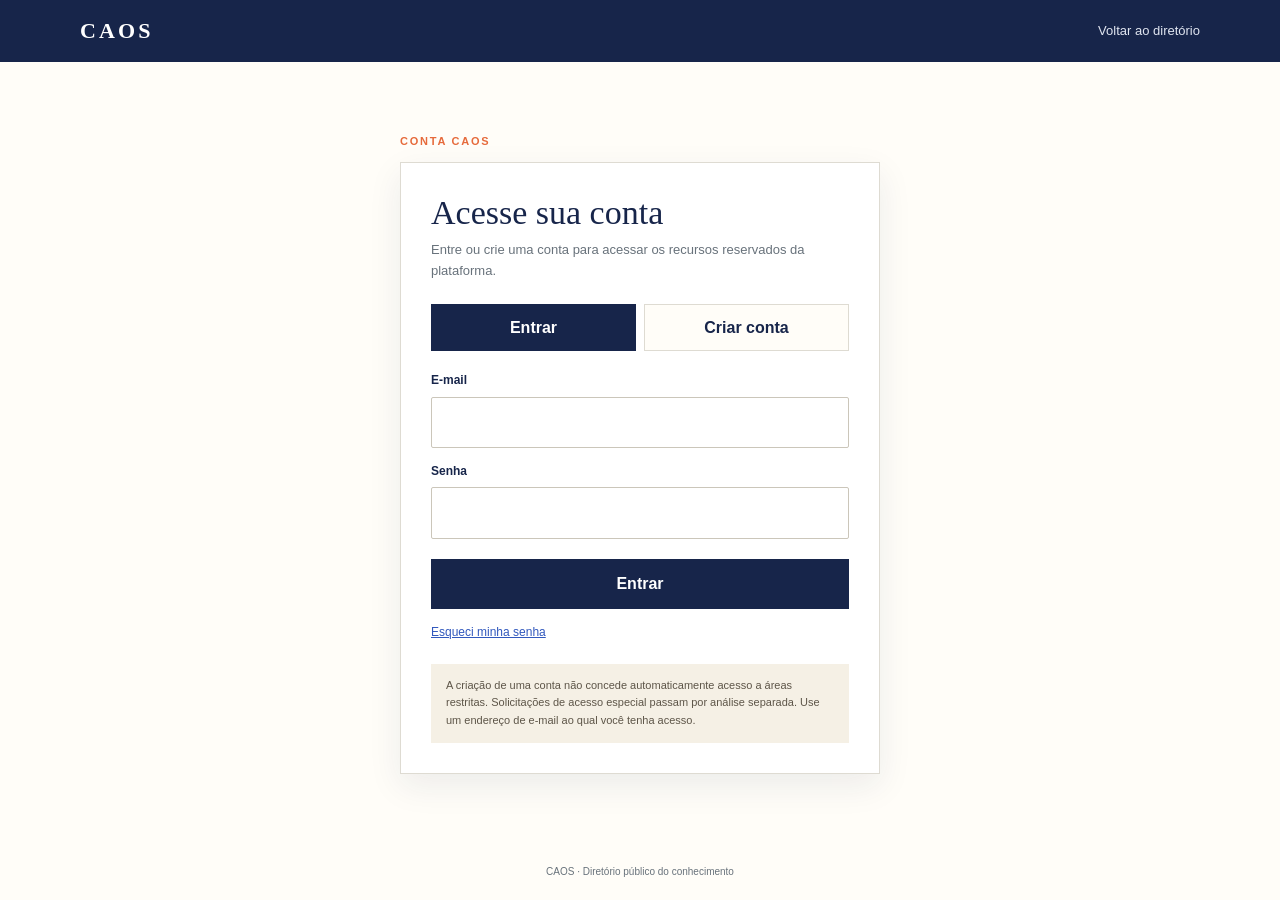
==== acesso.html @ c9e6d46e "Add Supabase sign-in and registration page" ====
<!doctype html>
<html lang="pt-BR">
<head>
<meta charset="utf-8">
<meta name="viewport" content="width=device-width,initial-scale=1">
<meta name="theme-color" content="#17254a">
<meta name="description" content="Acesse sua conta CAOS.">
<title>CAOS | Acesso</title>
<style>
:root{--navy:#17254a;--blue:#3158bd;--paper:#fffdf8;--cream:#f5f0e5;--ink:#202a35;--muted:#68727b;--line:#dedbd2;--orange:#e66a3b;--yellow:#f0c54b;--green:#327653}
*{box-sizing:border-box}body{margin:0;min-height:100vh;background:var(--paper);color:var(--ink);font:16px/1.6 "Avenir Next",Avenir,"Segoe UI",sans-serif;display:flex;flex-direction:column}
a{color:inherit}button,input{font:inherit}.top{background:var(--navy);color:white;padding:18px 24px}.top-inner{max-width:1120px;margin:auto;display:flex;justify-content:space-between;align-items:center;gap:16px}.brand{text-decoration:none;font:700 22px Georgia,serif;letter-spacing:.14em}.back{font-size:13px;color:#e0e5f0;text-decoration:none}.back:hover{color:var(--yellow)}
main{width:min(100% - 32px,480px);margin:auto;padding:48px 0}.eyebrow{font-size:11px;letter-spacing:.16em;text-transform:uppercase;color:var(--orange);font-weight:800}.panel{margin-top:12px;padding:30px;background:white;border:1px solid var(--line);box-shadow:0 12px 32px rgba(23,37,74,.08)}h1{margin:0 0 8px;color:var(--navy);font:400 34px/1.15 Georgia,serif}.intro{margin:0 0 22px;color:var(--muted);font-size:13px}.tabs{display:grid;grid-template-columns:1fr 1fr;gap:8px;margin:0 0 20px}.tabs button{padding:10px;border:1px solid var(--line);background:var(--paper);color:var(--navy);font-weight:700;cursor:pointer}.tabs button[aria-selected=true]{background:var(--navy);border-color:var(--navy);color:white}label{display:block;margin:14px 0 6px;color:var(--navy);font-size:12px;font-weight:800}input{display:block;width:100%;padding:12px;border:1px solid #cbc6ba;background:#fff;color:var(--ink);border-radius:2px}input:focus{outline:2px solid rgba(49,88,189,.2);border-color:var(--blue)}.primary{width:100%;margin-top:20px;padding:12px 16px;border:0;background:var(--navy);color:white;font-weight:800;cursor:pointer}.primary:hover{background:var(--blue)}.primary:disabled{opacity:.6;cursor:wait}.subtle{display:block;margin-top:14px;border:0;background:none;color:var(--blue);text-decoration:underline;cursor:pointer;font-size:12px;padding:0}.status{display:none;margin:16px 0 0;padding:11px 13px;background:#eef1fa;border-left:4px solid var(--blue);font-size:13px;overflow-wrap:anywhere}.status[data-kind=error]{background:#fff0ed;border-color:#c45145;color:#782e29}.status[data-kind=success]{background:#edf6ef;border-color:var(--green);color:#245c35}.account{display:none}.account h2{font:400 24px Georgia,serif;color:var(--navy);margin:0 0 8px}.account p{font-size:13px;color:var(--muted);overflow-wrap:anywhere}.note{margin-top:22px;padding:13px 15px;background:var(--cream);color:#5d5548;font-size:11px;line-height:1.6}footer{text-align:center;padding:20px;color:var(--muted);font-size:10px}
@media(max-width:520px){.panel{padding:22px 18px}main{padding:30px 0}.top{padding:15px 16px}.brand{font-size:19px}}
</style>
</head>
<body>
<header class="top"><div class="top-inner"><a class="brand" href="./index.html">CAOS</a><a class="back" href="./index.html">Voltar ao diretório</a></div></header>
<main>
<div class="eyebrow">Conta CAOS</div>
<section class="panel" aria-labelledby="pageTitle">
<div id="authView">
<h1 id="pageTitle">Acesse sua conta</h1>
<p class="intro">Entre ou crie uma conta para acessar os recursos reservados da plataforma.</p>
<div class="tabs" role="tablist" aria-label="Tipo de acesso">
<button type="button" id="loginTab" role="tab" aria-selected="true">Entrar</button>
<button type="button" id="signupTab" role="tab" aria-selected="false">Criar conta</button>
</div>
<form id="authForm">
<label for="email">E-mail</label>
<input id="email" name="email" type="email" autocomplete="email" required maxlength="254">
<label for="password">Senha</label>
<input id="password" name="password" type="password" autocomplete="current-password" minlength="8" required>
<button class="primary" id="submitButton" type="submit">Entrar</button>
</form>
<button class="subtle" id="forgotButton" type="button">Esqueci minha senha</button>
<div class="status" id="status" role="status" aria-live="polite"></div>
<div class="note">A criação de uma conta não concede automaticamente acesso a áreas restritas. Solicitações de acesso especial passam por análise separada. Use um endereço de e-mail ao qual você tenha acesso.</div>
</div>
<div class="account" id="accountView">
<h2>Você está conectado</h2>
<p id="accountEmail"></p>
<p>Sua sessão está ativa neste navegador.</p>
<button class="primary" id="signOutButton" type="button">Sair da conta</button>
<div class="status" id="accountStatus" role="status" aria-live="polite"></div>
</div>
</section>
</main>
<footer>CAOS · Diretório público do conhecimento</footer>
<script type="module">
import { supabase } from "./js/supabase-client.js";

const $ = (id) => document.getElementById(id);
const authView = $("authView");
const accountView = $("accountView");
let mode = "login";

function showStatus(message, kind = "info", target = "status") {
  const el = $(target);
  el.textContent = message;
  el.dataset.kind = kind;
  el.style.display = "block";
}
function setMode(next) {
  mode = next;
  const signup = mode === "signup";
  $("loginTab").setAttribute("aria-selected", String(!signup));
  $("signupTab").setAttribute("aria-selected", String(signup));
  $("pageTitle").textContent = signup ? "Crie sua conta" : "Acesse sua conta";
  $("submitButton").textContent = signup ? "Criar conta" : "Entrar";
  $("password").autocomplete = signup ? "new-password" : "current-password";
  $("forgotButton").hidden = signup;
  $("status").style.display = "none";
}
function showAccount(user) {
  authView.style.display = "none";
  accountView.style.display = "block";
  $("accountEmail").textContent = user?.email || "Conta autenticada";
}
function showAuth() {
  accountView.style.display = "none";
  authView.style.display = "block";
}
$("loginTab").addEventListener("click", () => setMode("login"));
$("signupTab").addEventListener("click", () => setMode("signup"));

$("authForm").addEventListener("submit", async (event) => {
  event.preventDefault();
  const button = $("submitButton");
  const email = $("email").value.trim();
  const password = $("password").value;
  button.disabled = true;
  $("status").style.display = "none";
  try {
    if (mode === "signup") {
      const { data, error } = await supabase.auth.signUp({
        email,
        password,
        options: { emailRedirectTo: window.location.href.split("#")[0] }
      });
      if (error) throw error;
      if (data.session) {
        showAccount(data.user);
      } else {
        showStatus("Cadastro recebido. Verifique sua caixa de entrada e confirme o e-mail antes de entrar.", "success");
      }
    } else {
      const { data, error } = await supabase.auth.signInWithPassword({ email, password });
      if (error) throw error;
      showAccount(data.user);
    }
  } catch (error) {
    showStatus(error.message || "Não foi possível concluir a operação. Tente novamente.", "error");
  } finally {
    button.disabled = false;
  }
});

$("forgotButton").addEventListener("click", async () => {
  const email = $("email").value.trim();
  if (!email) {
    showStatus("Digite seu e-mail no campo acima para receber o link de recuperação.", "info");
    $("email").focus();
    return;
  }
  try {
    const { error } = await supabase.auth.resetPasswordForEmail(email, {
      redirectTo: window.location.href.split("#")[0]
    });
    if (error) throw error;
    showStatus("Se esse endereço estiver cadastrado, você receberá um link para redefinir a senha.", "success");
  } catch (error) {
    showStatus(error.message || "Não foi possível enviar o link agora.", "error");
  }
});

$("signOutButton").addEventListener("click", async () => {
  const { error } = await supabase.auth.signOut();
  if (error) {
    showStatus(error.message || "Não foi possível sair da conta.", "error", "accountStatus");
    return;
  }
  showAuth();
  setMode("login");
  showStatus("Você saiu da sua conta.", "success");
});

const { data: { session } } = await supabase.auth.getSession();
if (session?.user) showAccount(session.user);
supabase.auth.onAuthStateChange((_event, sessionNow) => {
  if (sessionNow?.user) showAccount(sessionNow.user);
});
</script>
</body>
</html>
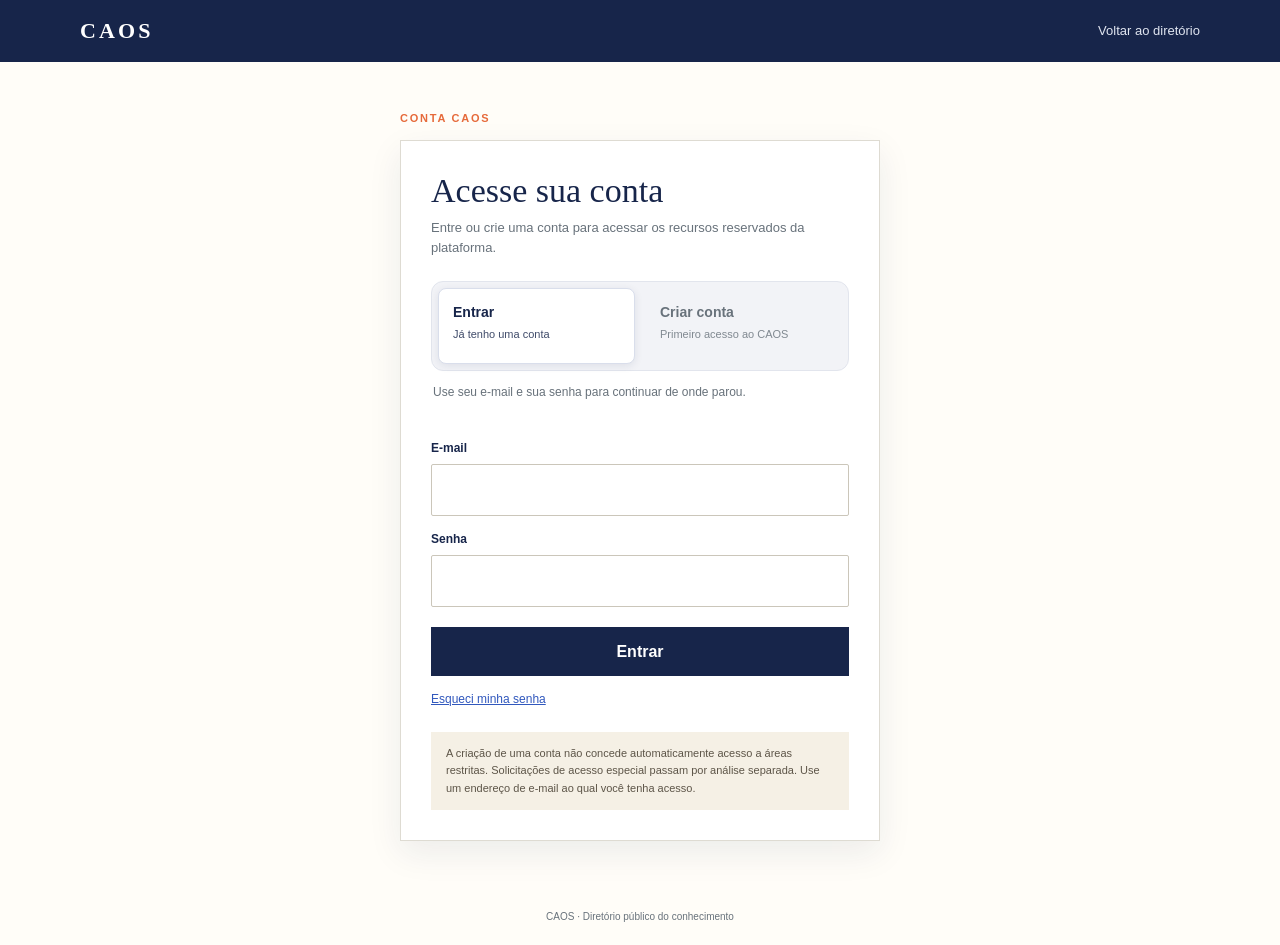
==== commit aa3ca0ff: "Improve sign-in and sign-up mode selector" ====
--- a/acesso.html
+++ b/acesso.html
@@ -10,7 +10,7 @@
 :root{--navy:#17254a;--blue:#3158bd;--paper:#fffdf8;--cream:#f5f0e5;--ink:#202a35;--muted:#68727b;--line:#dedbd2;--orange:#e66a3b;--yellow:#f0c54b;--green:#327653}
 *{box-sizing:border-box}body{margin:0;min-height:100vh;background:var(--paper);color:var(--ink);font:16px/1.6 "Avenir Next",Avenir,"Segoe UI",sans-serif;display:flex;flex-direction:column}
 a{color:inherit}button,input{font:inherit}.top{background:var(--navy);color:white;padding:18px 24px}.top-inner{max-width:1120px;margin:auto;display:flex;justify-content:space-between;align-items:center;gap:16px}.brand{text-decoration:none;font:700 22px Georgia,serif;letter-spacing:.14em}.back{font-size:13px;color:#e0e5f0;text-decoration:none}.back:hover{color:var(--yellow)}
-main{width:min(100% - 32px,480px);margin:auto;padding:48px 0}.eyebrow{font-size:11px;letter-spacing:.16em;text-transform:uppercase;color:var(--orange);font-weight:800}.panel{margin-top:12px;padding:30px;background:white;border:1px solid var(--line);box-shadow:0 12px 32px rgba(23,37,74,.08)}h1{margin:0 0 8px;color:var(--navy);font:400 34px/1.15 Georgia,serif}.intro{margin:0 0 22px;color:var(--muted);font-size:13px}.tabs{display:grid;grid-template-columns:1fr 1fr;gap:8px;margin:0 0 20px}.tabs button{padding:10px;border:1px solid var(--line);background:var(--paper);color:var(--navy);font-weight:700;cursor:pointer}.tabs button[aria-selected=true]{background:var(--navy);border-color:var(--navy);color:white}label{display:block;margin:14px 0 6px;color:var(--navy);font-size:12px;font-weight:800}input{display:block;width:100%;padding:12px;border:1px solid #cbc6ba;background:#fff;color:var(--ink);border-radius:2px}input:focus{outline:2px solid rgba(49,88,189,.2);border-color:var(--blue)}.primary{width:100%;margin-top:20px;padding:12px 16px;border:0;background:var(--navy);color:white;font-weight:800;cursor:pointer}.primary:hover{background:var(--blue)}.primary:disabled{opacity:.6;cursor:wait}.subtle{display:block;margin-top:14px;border:0;background:none;color:var(--blue);text-decoration:underline;cursor:pointer;font-size:12px;padding:0}.status{display:none;margin:16px 0 0;padding:11px 13px;background:#eef1fa;border-left:4px solid var(--blue);font-size:13px;overflow-wrap:anywhere}.status[data-kind=error]{background:#fff0ed;border-color:#c45145;color:#782e29}.status[data-kind=success]{background:#edf6ef;border-color:var(--green);color:#245c35}.account{display:none}.account h2{font:400 24px Georgia,serif;color:var(--navy);margin:0 0 8px}.account p{font-size:13px;color:var(--muted);overflow-wrap:anywhere}.note{margin-top:22px;padding:13px 15px;background:var(--cream);color:#5d5548;font-size:11px;line-height:1.6}footer{text-align:center;padding:20px;color:var(--muted);font-size:10px}
+main{width:min(100% - 32px,480px);margin:auto;padding:48px 0}.eyebrow{font-size:11px;letter-spacing:.16em;text-transform:uppercase;color:var(--orange);font-weight:800}.panel{margin-top:12px;padding:30px;background:white;border:1px solid var(--line);box-shadow:0 12px 32px rgba(23,37,74,.08)}h1{margin:0 0 8px;color:var(--navy);font:400 34px/1.15 Georgia,serif}.intro{margin:0 0 22px;color:var(--muted);font-size:13px}.tabs{display:grid;grid-template-columns:1fr 1fr;gap:10px;margin:0 0 12px;padding:6px;background:#f2f3f7;border:1px solid #e2e5ed;border-radius:12px}.tabs button{display:flex;flex-direction:column;align-items:flex-start;gap:3px;min-height:76px;padding:12px 14px;border:1px solid transparent;border-radius:8px;background:transparent;color:var(--muted);text-align:left;cursor:pointer;transition:background .18s ease,border-color .18s ease,box-shadow .18s ease,color .18s ease}.tabs button strong{font-size:14px;color:inherit}.tabs button small{font-size:11px;font-weight:500;line-height:1.35;color:inherit;opacity:.82}.tabs button[aria-selected=true]{background:#fff;border-color:#d9deeb;color:var(--navy);box-shadow:0 2px 8px rgba(23,37,74,.09)}.tabs button:focus-visible{outline:3px solid rgba(49,88,189,.35);outline-offset:2px}.mode-hint{min-height:38px;margin:0 2px 18px;color:var(--muted);font-size:12px;line-height:1.5}label{display:block;margin:14px 0 6px;color:var(--navy);font-size:12px;font-weight:800}input{display:block;width:100%;padding:12px;border:1px solid #cbc6ba;background:#fff;color:var(--ink);border-radius:2px}input:focus{outline:2px solid rgba(49,88,189,.2);border-color:var(--blue)}.primary{width:100%;margin-top:20px;padding:12px 16px;border:0;background:var(--navy);color:white;font-weight:800;cursor:pointer}.primary:hover{background:var(--blue)}.primary:disabled{opacity:.6;cursor:wait}.subtle{display:block;margin-top:14px;border:0;background:none;color:var(--blue);text-decoration:underline;cursor:pointer;font-size:12px;padding:0}.status{display:none;margin:16px 0 0;padding:11px 13px;background:#eef1fa;border-left:4px solid var(--blue);font-size:13px;overflow-wrap:anywhere}.status[data-kind=error]{background:#fff0ed;border-color:#c45145;color:#782e29}.status[data-kind=success]{background:#edf6ef;border-color:var(--green);color:#245c35}.account{display:none}.account h2{font:400 24px Georgia,serif;color:var(--navy);margin:0 0 8px}.account p{font-size:13px;color:var(--muted);overflow-wrap:anywhere}.note{margin-top:22px;padding:13px 15px;background:var(--cream);color:#5d5548;font-size:11px;line-height:1.6}footer{text-align:center;padding:20px;color:var(--muted);font-size:10px}
 @media(max-width:520px){.panel{padding:22px 18px}main{padding:30px 0}.top{padding:15px 16px}.brand{font-size:19px}}
 </style>
 </head>
@@ -22,11 +22,12 @@
 <div id="authView">
 <h1 id="pageTitle">Acesse sua conta</h1>
 <p class="intro">Entre ou crie uma conta para acessar os recursos reservados da plataforma.</p>
-<div class="tabs" role="tablist" aria-label="Tipo de acesso">
-<button type="button" id="loginTab" role="tab" aria-selected="true">Entrar</button>
-<button type="button" id="signupTab" role="tab" aria-selected="false">Criar conta</button>
-</div>
-<form id="authForm">
+<div class="tabs" role="tablist" aria-label="Escolha como deseja acessar">
+<button type="button" id="loginTab" role="tab" aria-selected="true" aria-controls="authForm" tabindex="0"><strong>Entrar</strong><small>Já tenho uma conta</small></button>
+<button type="button" id="signupTab" role="tab" aria-selected="false" aria-controls="authForm" tabindex="-1"><strong>Criar conta</strong><small>Primeiro acesso ao CAOS</small></button>
+</div>
+<p class="mode-hint" id="modeHint">Use seu e-mail e sua senha para continuar de onde parou.</p>
+<form id="authForm" role="tabpanel" aria-labelledby="loginTab">
 <label for="email">E-mail</label>
 <input id="email" name="email" type="email" autocomplete="email" required maxlength="254">
 <label for="password">Senha</label>
@@ -37,6 +38,16 @@
 <div class="status" id="status" role="status" aria-live="polite"></div>
 <div class="note">A criação de uma conta não concede automaticamente acesso a áreas restritas. Solicitações de acesso especial passam por análise separada. Use um endereço de e-mail ao qual você tenha acesso.</div>
 </div>
+<div class="account" id="recoveryView">
+<h2>Redefinir senha</h2>
+<p>Escolha uma nova senha para sua conta.</p>
+<form id="recoveryForm">
+<label for="newPassword">Nova senha</label>
+<input id="newPassword" type="password" autocomplete="new-password" minlength="8" required>
+<button class="primary" type="submit">Salvar nova senha</button>
+</form>
+<div class="status" id="recoveryStatus" role="status" aria-live="polite"></div>
+</div>
 <div class="account" id="accountView">
 <h2>Você está conectado</h2>
 <p id="accountEmail"></p>
@@ -66,23 +77,40 @@
   const signup = mode === "signup";
   $("loginTab").setAttribute("aria-selected", String(!signup));
   $("signupTab").setAttribute("aria-selected", String(signup));
+  $("loginTab").tabIndex = signup ? -1 : 0;
+  $("signupTab").tabIndex = signup ? 0 : -1;
+  $("authForm").setAttribute("aria-labelledby", signup ? "signupTab" : "loginTab");
+  $("modeHint").textContent = signup
+    ? "Cadastre seu e-mail e escolha uma senha com pelo menos 8 caracteres. Você poderá precisar confirmar o endereço por e-mail."
+    : "Use seu e-mail e sua senha para continuar de onde parou.";
   $("pageTitle").textContent = signup ? "Crie sua conta" : "Acesse sua conta";
-  $("submitButton").textContent = signup ? "Criar conta" : "Entrar";
+  $("submitButton").textContent = signup ? "Criar minha conta" : "Entrar na minha conta";
   $("password").autocomplete = signup ? "new-password" : "current-password";
   $("forgotButton").hidden = signup;
   $("status").style.display = "none";
 }
 function showAccount(user) {
   authView.style.display = "none";
+  $("recoveryView").style.display = "none";
   accountView.style.display = "block";
   $("accountEmail").textContent = user?.email || "Conta autenticada";
 }
 function showAuth() {
   accountView.style.display = "none";
+  $("recoveryView").style.display = "none";
   authView.style.display = "block";
 }
-$("loginTab").addEventListener("click", () => setMode("login"));
-$("signupTab").addEventListener("click", () => setMode("signup"));
+const tabButtons = [$("loginTab"), $("signupTab")];
+tabButtons.forEach((tab, index) => {
+  tab.addEventListener("click", () => setMode(index === 0 ? "login" : "signup"));
+  tab.addEventListener("keydown", (event) => {
+    if (event.key !== "ArrowLeft" && event.key !== "ArrowRight" && event.key !== "Home" && event.key !== "End") return;
+    event.preventDefault();
+    const nextIndex = event.key === "Home" ? 0 : event.key === "End" ? 1 : (index + (event.key === "ArrowRight" ? 1 : -1) + 2) % 2;
+    tabButtons[nextIndex].focus();
+    setMode(nextIndex === 0 ? "login" : "signup");
+  });
+});
 
 $("authForm").addEventListener("submit", async (event) => {
   event.preventDefault();
@@ -145,10 +173,33 @@
   showStatus("Você saiu da sua conta.", "success");
 });
 
+$("recoveryForm").addEventListener("submit", async (event) => {
+  event.preventDefault();
+  const password = $("newPassword").value;
+  try {
+    const { error } = await supabase.auth.updateUser({ password });
+    if (error) throw error;
+    $("recoveryStatus").textContent = "Senha atualizada. Você já pode continuar usando sua conta.";
+    $("recoveryStatus").dataset.kind = "success";
+    $("recoveryStatus").style.display = "block";
+    $("recoveryForm").hidden = true;
+  } catch (error) {
+    $("recoveryStatus").textContent = error.message || "Não foi possível atualizar a senha.";
+    $("recoveryStatus").dataset.kind = "error";
+    $("recoveryStatus").style.display = "block";
+  }
+});
+
 const { data: { session } } = await supabase.auth.getSession();
 if (session?.user) showAccount(session.user);
-supabase.auth.onAuthStateChange((_event, sessionNow) => {
-  if (sessionNow?.user) showAccount(sessionNow.user);
+supabase.auth.onAuthStateChange((event, sessionNow) => {
+  if (event === "PASSWORD_RECOVERY") {
+    authView.style.display = "none";
+    accountView.style.display = "none";
+    $("recoveryView").style.display = "block";
+  } else if (sessionNow?.user) {
+    showAccount(sessionNow.user);
+  }
 });
 </script>
 </body>
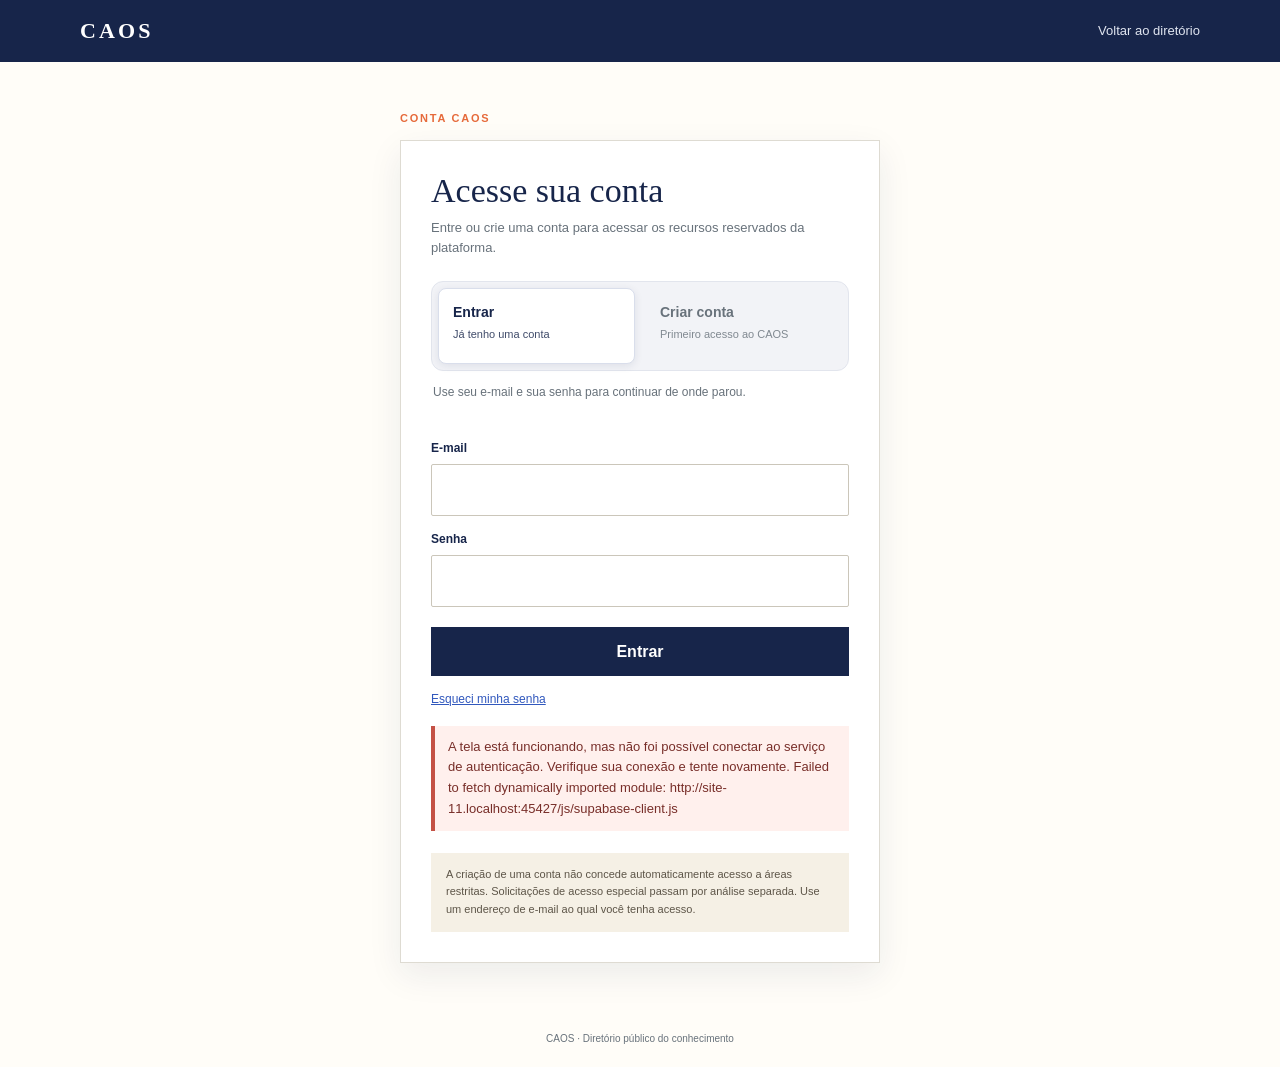
==== commit 75f6b6fd: "Keep access controls responsive if auth module fails" ====
--- a/acesso.html
+++ b/acesso.html
@@ -59,7 +59,13 @@
 </main>
 <footer>CAOS · Diretório público do conhecimento</footer>
 <script type="module">
-import { supabase } from "./js/supabase-client.js";
+let supabasePromise;
+const getSupabase = () => {
+  if (!supabasePromise) {
+    supabasePromise = import("./js/supabase-client.js").then(({ supabase }) => supabase);
+  }
+  return supabasePromise;
+};
 
 const $ = (id) => document.getElementById(id);
 const authView = $("authView");
@@ -120,6 +126,7 @@
   button.disabled = true;
   $("status").style.display = "none";
   try {
+    const supabase = await getSupabase();
     if (mode === "signup") {
       const { data, error } = await supabase.auth.signUp({
         email,
@@ -152,6 +159,7 @@
     return;
   }
   try {
+    const supabase = await getSupabase();
     const { error } = await supabase.auth.resetPasswordForEmail(email, {
       redirectTo: window.location.href.split("#")[0]
     });
@@ -163,8 +171,15 @@
 });
 
 $("signOutButton").addEventListener("click", async () => {
-  const { error } = await supabase.auth.signOut();
-  if (error) {
+  try {
+    const supabase = await getSupabase();
+    const { error } = await supabase.auth.signOut();
+    if (error) throw error;
+  } catch (error) {
+    showStatus(error.message || "Não foi possível sair da conta.", "error", "accountStatus");
+    return;
+  }
+  {
     showStatus(error.message || "Não foi possível sair da conta.", "error", "accountStatus");
     return;
   }
@@ -177,6 +192,7 @@
   event.preventDefault();
   const password = $("newPassword").value;
   try {
+    const supabase = await getSupabase();
     const { error } = await supabase.auth.updateUser({ password });
     if (error) throw error;
     $("recoveryStatus").textContent = "Senha atualizada. Você já pode continuar usando sua conta.";
@@ -190,16 +206,20 @@
   }
 });
 
-const { data: { session } } = await supabase.auth.getSession();
-if (session?.user) showAccount(session.user);
-supabase.auth.onAuthStateChange((event, sessionNow) => {
-  if (event === "PASSWORD_RECOVERY") {
-    authView.style.display = "none";
-    accountView.style.display = "none";
-    $("recoveryView").style.display = "block";
-  } else if (sessionNow?.user) {
-    showAccount(sessionNow.user);
-  }
+getSupabase().then(async (supabase) => {
+  const { data: { session } } = await supabase.auth.getSession();
+  if (session?.user) showAccount(session.user);
+  supabase.auth.onAuthStateChange((event, sessionNow) => {
+    if (event === "PASSWORD_RECOVERY") {
+      authView.style.display = "none";
+      accountView.style.display = "none";
+      $("recoveryView").style.display = "block";
+    } else if (sessionNow?.user) {
+      showAccount(sessionNow.user);
+    }
+  });
+}).catch((error) => {
+  showStatus("A tela está funcionando, mas não foi possível conectar ao serviço de autenticação. Verifique sua conexão e tente novamente. " + (error.message || ""), "error");
 });
 </script>
 </body>
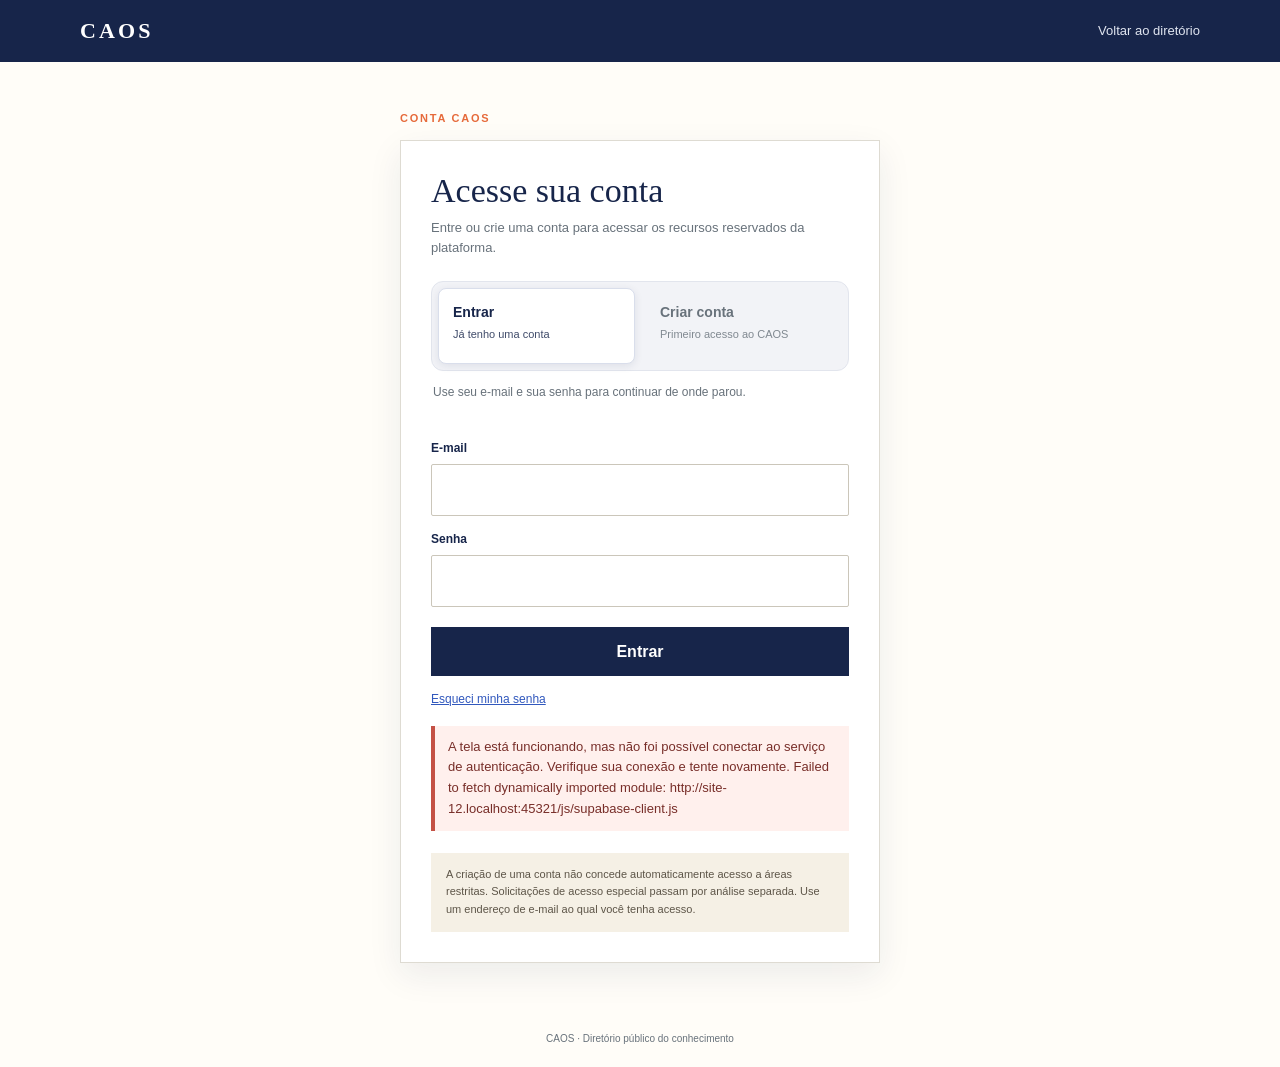
==== commit f8a8d682: "Fix sign-out handler after lazy auth loading" ====
--- a/acesso.html
+++ b/acesso.html
@@ -179,10 +179,6 @@
     showStatus(error.message || "Não foi possível sair da conta.", "error", "accountStatus");
     return;
   }
-  {
-    showStatus(error.message || "Não foi possível sair da conta.", "error", "accountStatus");
-    return;
-  }
   showAuth();
   setMode("login");
   showStatus("Você saiu da sua conta.", "success");
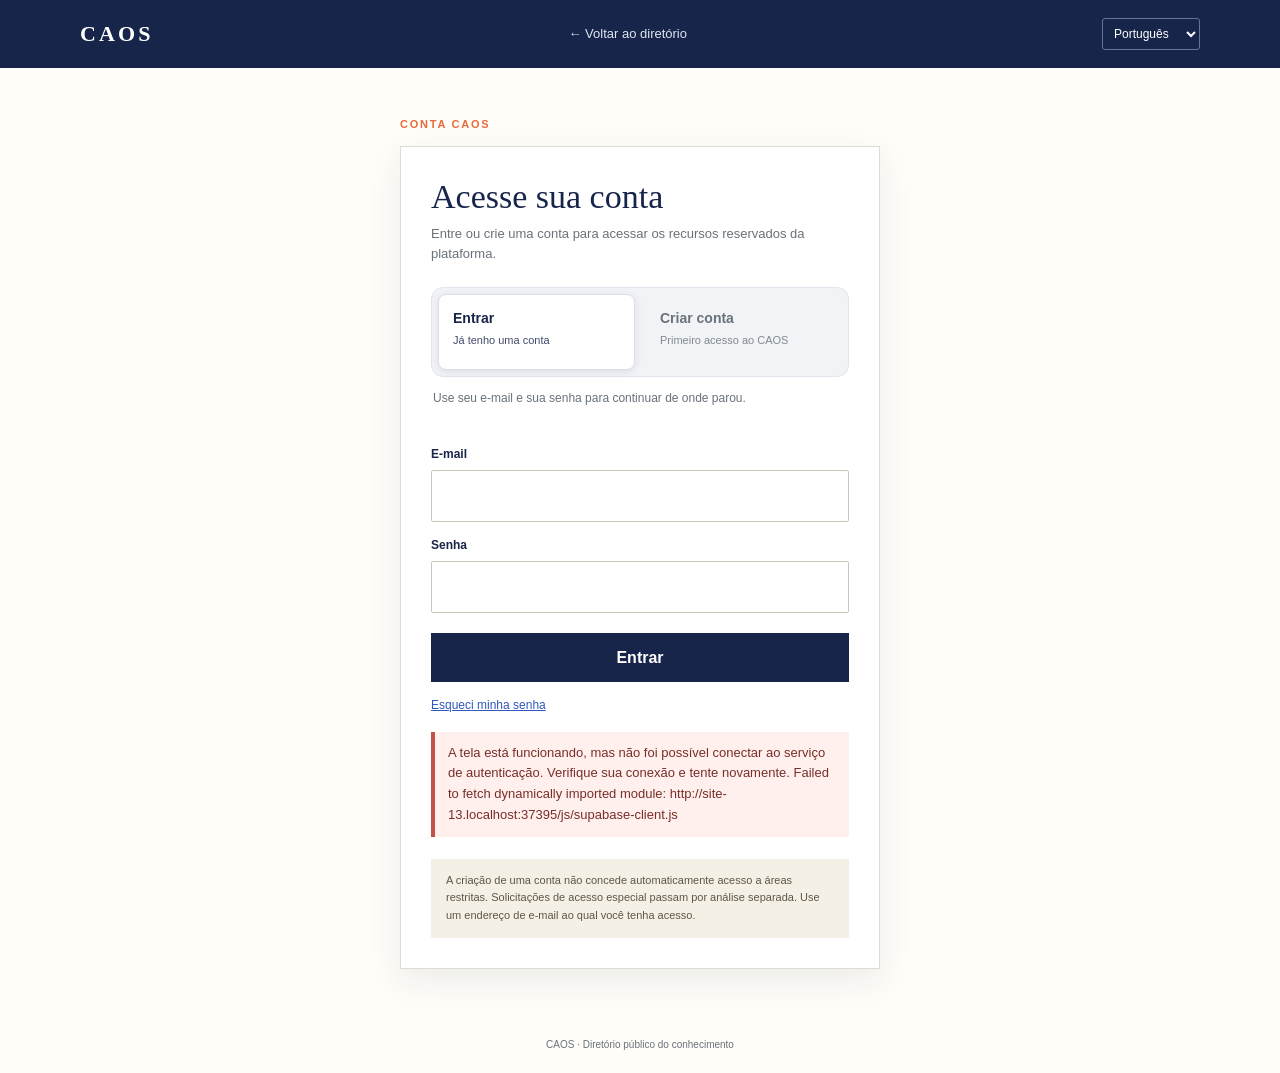
==== commit ea7ff7ed: "Add shared language selector to acesso.html" ====
--- a/acesso.html
+++ b/acesso.html
@@ -218,5 +218,6 @@
   showStatus("A tela está funcionando, mas não foi possível conectar ao serviço de autenticação. Verifique sua conexão e tente novamente. " + (error.message || ""), "error");
 });
 </script>
+<script src="./js/site-i18n.js"></script>
 </body>
 </html>
